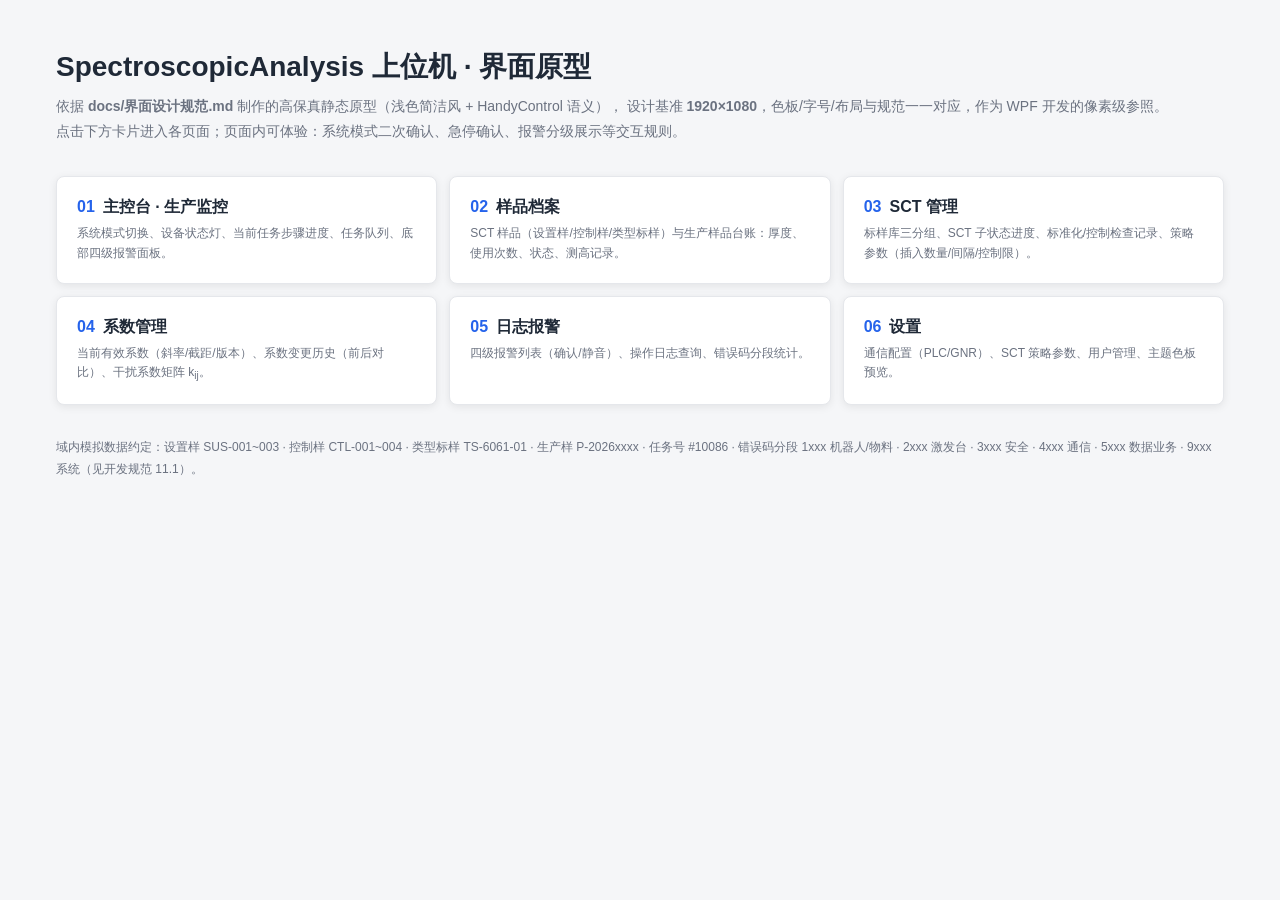
==== docs/prototypes/index.html @ e900b166 "docs: 添加界面原型（HTML 高保真，6 页 + 导航首页）" ====
<!DOCTYPE html>
<html lang="zh-CN">
<head>
<meta charset="UTF-8">
<title>SpectroscopicAnalysis · 界面原型导航</title>
<link rel="stylesheet" href="shared.css">
<style>
  .hero { max-width: 1200px; margin: 48px auto; padding: 0 16px; }
  .hero h1 { font-size: 28px; font-weight: 600; }
  .hero p.desc { color: var(--color-text-secondary); margin: 8px 0 32px; line-height: 1.8; }
  .entries { display: grid; grid-template-columns: repeat(3, 1fr); gap: 12px; }
  .entry {
    display: block; text-decoration: none;
    background: var(--color-bg-card);
    border: 1px solid var(--color-border-default);
    border-radius: var(--radius-card);
    box-shadow: 0 2px 8px rgba(0,0,0,0.08);
    padding: 20px;
    transition: box-shadow .15s;
  }
  .entry:hover { box-shadow: 0 4px 16px rgba(37,99,235,0.15); }
  .entry .name { font-size: 16px; font-weight: 600; color: var(--color-text-primary); margin-bottom: 6px; }
  .entry .name .no { color: var(--color-primary); margin-right: 8px; }
  .entry .desc { font-size: 12px; color: var(--color-text-secondary); line-height: 1.6; }
  .meta { margin-top: 32px; font-size: 12px; color: var(--color-text-secondary); line-height: 1.8; }
</style>
</head>
<body>
  <div class="hero">
    <h1>SpectroscopicAnalysis 上位机 · 界面原型</h1>
    <p class="desc">
      依据 <b>docs/界面设计规范.md</b> 制作的高保真静态原型（浅色简洁风 + HandyControl 语义），
      设计基准 <b>1920×1080</b>，色板/字号/布局与规范一一对应，作为 WPF 开发的像素级参照。<br>
      点击下方卡片进入各页面；页面内可体验：系统模式二次确认、急停确认、报警分级展示等交互规则。
    </p>

    <div class="entries">
      <a class="entry" href="dashboard.html">
        <div class="name"><span class="no">01</span>主控台 · 生产监控</div>
        <div class="desc">系统模式切换、设备状态灯、当前任务步骤进度、任务队列、底部四级报警面板。</div>
      </a>
      <a class="entry" href="samples.html">
        <div class="name"><span class="no">02</span>样品档案</div>
        <div class="desc">SCT 样品（设置样/控制样/类型标样）与生产样品台账：厚度、使用次数、状态、测高记录。</div>
      </a>
      <a class="entry" href="sct.html">
        <div class="name"><span class="no">03</span>SCT 管理</div>
        <div class="desc">标样库三分组、SCT 子状态进度、标准化/控制检查记录、策略参数（插入数量/间隔/控制限）。</div>
      </a>
      <a class="entry" href="coefficients.html">
        <div class="name"><span class="no">04</span>系数管理</div>
        <div class="desc">当前有效系数（斜率/截距/版本）、系数变更历史（前后对比）、干扰系数矩阵 k<sub>ij</sub>。</div>
      </a>
      <a class="entry" href="alarms.html">
        <div class="name"><span class="no">05</span>日志报警</div>
        <div class="desc">四级报警列表（确认/静音）、操作日志查询、错误码分段统计。</div>
      </a>
      <a class="entry" href="settings.html">
        <div class="name"><span class="no">06</span>设置</div>
        <div class="desc">通信配置（PLC/GNR）、SCT 策略参数、用户管理、主题色板预览。</div>
      </a>
    </div>

    <div class="meta">
      域内模拟数据约定：设置样 SUS-001~003 · 控制样 CTL-001~004 · 类型标样 TS-6061-01 · 生产样 P-2026xxxx · 任务号 #10086 ·
      错误码分段 1xxx 机器人/物料 · 2xxx 激发台 · 3xxx 安全 · 4xxx 通信 · 5xxx 数据业务 · 9xxx 系统（见开发规范 11.1）。
    </div>
  </div>
</body>
</html>
---- docs/prototypes/shared.css ----
/* ============================================================
   SpectroscopicAnalysis 上位机界面原型 · 共享样式
   依据：docs/界面设计规范.md（浅色简洁风 + HandyControl 语义）
   色值/字号/布局均与规范一一对应，作为 WPF 开发像素级参照
   ============================================================ */

:root {
  /* ---- 3.1 基础色板 ---- */
  --color-bg-page: #F5F6F8;
  --color-bg-card: #FFFFFF;
  --color-border-default: #E5E7EB;
  --color-primary: #2563EB;
  --color-primary-hover: #1D4ED8;
  --color-danger: #DC2626;

  /* ---- 3.2 文字层级 ---- */
  --color-text-primary: #1F2937;
  --color-text-secondary: #6B7280;
  --color-text-disabled: #D1D5DB;

  /* ---- 3.3 状态色（语义固定） ---- */
  --color-status-running: #16A34A;
  --color-status-idle: #9CA3AF;
  --color-status-warning: #F59E0B;
  --color-status-failed: #DC2626;
  --color-status-emergency: #991B1B;
  --color-status-info: #2563EB;

  /* ---- 布局常量 ---- */
  --topbar-h: 56px;
  --sidebar-w: 240px;
  --radius-card: 8px;
  --font-family: "Microsoft YaHei UI", "Microsoft YaHei", "PingFang SC", sans-serif;
}

* { margin: 0; padding: 0; box-sizing: border-box; }

body {
  font-family: var(--font-family);
  font-size: 14px;
  color: var(--color-text-primary);
  background: var(--color-bg-page);
}

/* ============ 布局骨架（规范第 5 节） ============ */

/* 顶栏 56px */
.topbar {
  height: var(--topbar-h);
  background: var(--color-bg-card);
  border-bottom: 1px solid var(--color-border-default);
  display: flex;
  align-items: center;
  padding: 0 16px;
  gap: 16px;
  position: fixed;
  top: 0; left: 0; right: 0;
  z-index: 100;
}
.topbar .brand {
  font-size: 16px;
  font-weight: 600;
  color: var(--color-text-primary);
}
.topbar .spacer { flex: 1; }
.topbar .clock, .topbar .user {
  font-size: 12px;
  color: var(--color-text-secondary);
}

/* 系统模式切换（规范 6：单选高亮） */
.mode-switch { display: flex; gap: 4px; }
.mode-switch .mode-btn {
  padding: 6px 14px;
  font-size: 12px;
  border: 1px solid var(--color-border-default);
  border-radius: 4px;
  background: var(--color-bg-card);
  color: var(--color-text-secondary);
  cursor: pointer;
}
.mode-switch .mode-btn.active {
  background: var(--color-primary);
  border-color: var(--color-primary);
  color: #FFFFFF;
  font-weight: 600;
}
.mode-switch .mode-btn.active.emergency { background: var(--color-status-emergency); border-color: var(--color-status-emergency); }

/* PLC 心跳/通信状态 */
.comm-indicator { display: flex; align-items: center; gap: 6px; font-size: 12px; color: var(--color-text-secondary); }
.dot { width: 8px; height: 8px; border-radius: 50%; display: inline-block; }
.dot.running { background: var(--color-status-running); }
.dot.idle { background: var(--color-status-idle); }
.dot.warning { background: var(--color-status-warning); }
.dot.failed { background: var(--color-status-failed); }
.dot.emergency { background: var(--color-status-emergency); }

/* 急停按钮（规范 5：全局常驻，≥48px，深红高对比） */
.estop-btn {
  width: 48px; height: 48px;
  border-radius: 50%;
  border: 3px solid var(--color-status-emergency);
  background: #FFFFFF;
  color: var(--color-status-emergency);
  font-size: 11px;
  font-weight: 700;
  cursor: pointer;
}
.estop-btn:hover { background: var(--color-status-emergency); color: #FFFFFF; }

/* 主体：左栏 240px + 内容卡片流 */
.layout { display: flex; margin-top: var(--topbar-h); min-height: calc(100vh - var(--topbar-h)); }

.sidebar {
  width: var(--sidebar-w);
  background: var(--color-bg-card);
  border-right: 1px solid var(--color-border-default);
  display: flex;
  flex-direction: column;
  position: fixed;
  top: var(--topbar-h);
  bottom: 0;
}
.nav { flex: 1; padding: 12px 8px; }
.nav a {
  display: block;
  padding: 10px 12px;
  margin-bottom: 4px;
  border-radius: 6px;
  color: var(--color-text-secondary);
  text-decoration: none;
  font-size: 14px;
}
.nav a:hover { background: var(--color-bg-page); color: var(--color-text-primary); }
.nav a.active { background: var(--color-primary); color: #FFFFFF; font-weight: 600; }

/* 设备状态固定区（规范 5：常驻可见） */
.device-panel {
  border-top: 1px solid var(--color-border-default);
  padding: 12px;
}
.device-panel h4 {
  font-size: 12px;
  color: var(--color-text-secondary);
  font-weight: 400;
  margin-bottom: 8px;
}
.device-row {
  display: flex;
  align-items: center;
  justify-content: space-between;
  padding: 6px 0;
  font-size: 12px;
}

.content {
  flex: 1;
  margin-left: var(--sidebar-w);
  padding: 16px;
  display: flex;
  flex-direction: column;
  gap: 12px;
}

/* 卡片（圆角 8px 轻阴影） */
.card {
  background: var(--color-bg-card);
  border: 1px solid var(--color-border-default);
  border-radius: var(--radius-card);
  box-shadow: 0 2px 8px rgba(0, 0, 0, 0.08);
}
.card .card-title {
  padding: 12px 16px;
  font-size: 16px;
  font-weight: 600;
  border-bottom: 1px solid var(--color-border-default);
  display: flex;
  align-items: center;
  justify-content: space-between;
}
.card .card-body { padding: 16px; }

/* 页面标题 */
.page-title { font-size: 20px; font-weight: 600; }

/* ============ 状态徽章（颜色+文字双表达，规范 3.3） ============ */
.badge {
  display: inline-flex;
  align-items: center;
  gap: 4px;
  padding: 2px 8px;
  border-radius: 10px;
  font-size: 12px;
  font-weight: 600;
}
.badge.running { background: #DCFCE7; color: var(--color-status-running); }
.badge.idle    { background: #F3F4F6; color: var(--color-text-secondary); }
.badge.warning { background: #FEF3C7; color: #B45309; }
.badge.failed  { background: #FEE2E2; color: var(--color-status-failed); }
.badge.emergency { background: #FEE2E2; color: var(--color-status-emergency); }
.badge.info    { background: #DBEAFE; color: var(--color-primary); }

/* ============ 表格 ============ */
table.grid { width: 100%; border-collapse: collapse; font-size: 14px; }
table.grid th {
  text-align: left;
  padding: 8px 12px;
  background: var(--color-bg-page);
  color: var(--color-text-secondary);
  font-weight: 400;
  font-size: 12px;
  border-bottom: 1px solid var(--color-border-default);
}
table.grid td {
  padding: 10px 12px;
  border-bottom: 1px solid var(--color-border-default);
}

/* ============ 按钮 ============ */
.btn {
  padding: 6px 16px;
  border-radius: 4px;
  border: 1px solid var(--color-border-default);
  background: var(--color-bg-card);
  color: var(--color-text-primary);
  font-size: 14px;
  cursor: pointer;
  font-family: inherit;
}
.btn.primary { background: var(--color-primary); border-color: var(--color-primary); color: #FFFFFF; }
.btn.primary:hover { background: var(--color-primary-hover); }
.btn.danger { background: var(--color-danger); border-color: var(--color-danger); color: #FFFFFF; }
.btn.ghost { border-color: var(--color-primary); color: var(--color-primary); background: transparent; }
.btn.small { padding: 3px 10px; font-size: 12px; }
.btn:disabled { background: var(--color-text-disabled); border-color: var(--color-text-disabled); color: #FFFFFF; cursor: not-allowed; }

/* ============ StepBar 任务步骤（规范 8：StepBar） ============ */
.stepbar { display: flex; align-items: center; margin: 8px 0; }
.stepbar .step { display: flex; flex-direction: column; align-items: center; gap: 4px; flex: 1; }
.stepbar .step .node {
  width: 24px; height: 24px;
  border-radius: 50%;
  border: 2px solid var(--color-text-disabled);
  background: var(--color-bg-card);
  display: flex; align-items: center; justify-content: center;
  font-size: 12px; color: var(--color-text-disabled);
}
.stepbar .step.done .node { border-color: var(--color-status-running); background: var(--color-status-running); color: #FFFFFF; }
.stepbar .step.current .node { border-color: var(--color-primary); color: var(--color-primary); }
.stepbar .step .label { font-size: 12px; color: var(--color-text-secondary); }
.stepbar .step.done .label, .stepbar .step.current .label { color: var(--color-text-primary); }
.stepbar .connector { flex: 1; height: 2px; background: var(--color-border-default); margin: 0 -8px 16px; }
.stepbar .connector.done { background: var(--color-status-running); }

/* ============ 报警条四级（规范 7） ============ */
.alarm-item {
  display: flex;
  align-items: center;
  gap: 8px;
  padding: 8px 12px;
  border-radius: 4px;
  font-size: 14px;
  margin-bottom: 8px;
  border-left: 4px solid;
}
.alarm-item .alarm-time { font-size: 12px; color: var(--color-text-secondary); margin-left: auto; }
.alarm-item.info     { background: #DBEAFE; border-left-color: var(--color-status-info); color: #1E40AF; }
.alarm-item.warning  { background: #FEF3C7; border-left-color: var(--color-status-warning); color: #92400E; }
.alarm-item.fault    { background: #FEE2E2; border-left-color: var(--color-status-failed); color: #991B1B; }
.alarm-item.emergency{ background: #FECACA; border-left-color: var(--color-status-emergency); color: var(--color-status-emergency); font-weight: 600; }

/* ============ 确认弹窗（规范 8：危险操作二次确认） ============ */
.modal-mask {
  display: none;
  position: fixed; inset: 0;
  background: rgba(0, 0, 0, 0.4);
  z-index: 200;
  align-items: center; justify-content: center;
}
.modal-mask.show { display: flex; }
.modal {
  width: 420px;
  background: var(--color-bg-card);
  border-radius: var(--radius-card);
  box-shadow: 0 8px 32px rgba(0, 0, 0, 0.2);
}
.modal .modal-title { padding: 16px; font-size: 16px; font-weight: 600; border-bottom: 1px solid var(--color-border-default); }
.modal .modal-body { padding: 16px; font-size: 14px; color: var(--color-text-secondary); line-height: 1.6; }
.modal .modal-footer { padding: 12px 16px; border-top: 1px solid var(--color-border-default); display: flex; justify-content: flex-end; gap: 8px; }

/* ============ 通用工具类 ============ */
.text-secondary { color: var(--color-text-secondary); }
.text-12 { font-size: 12px; }
.mono { font-family: Consolas, monospace; }
.row { display: flex; gap: 12px; }
.grow { flex: 1; }
.tag-filter { display: flex; gap: 8px; margin-bottom: 12px; }
.tag-filter .tf {
  padding: 4px 12px; border-radius: 12px; font-size: 12px;
  border: 1px solid var(--color-border-default); background: var(--color-bg-card);
  color: var(--color-text-secondary); cursor: pointer;
}
.tag-filter .tf.active { background: var(--color-primary); border-color: var(--color-primary); color: #FFF; }

/* KPI 大数值（规范 4：28-32 SemiBold） */
.kpi { font-size: 28px; font-weight: 600; }
.kpi-label { font-size: 12px; color: var(--color-text-secondary); }
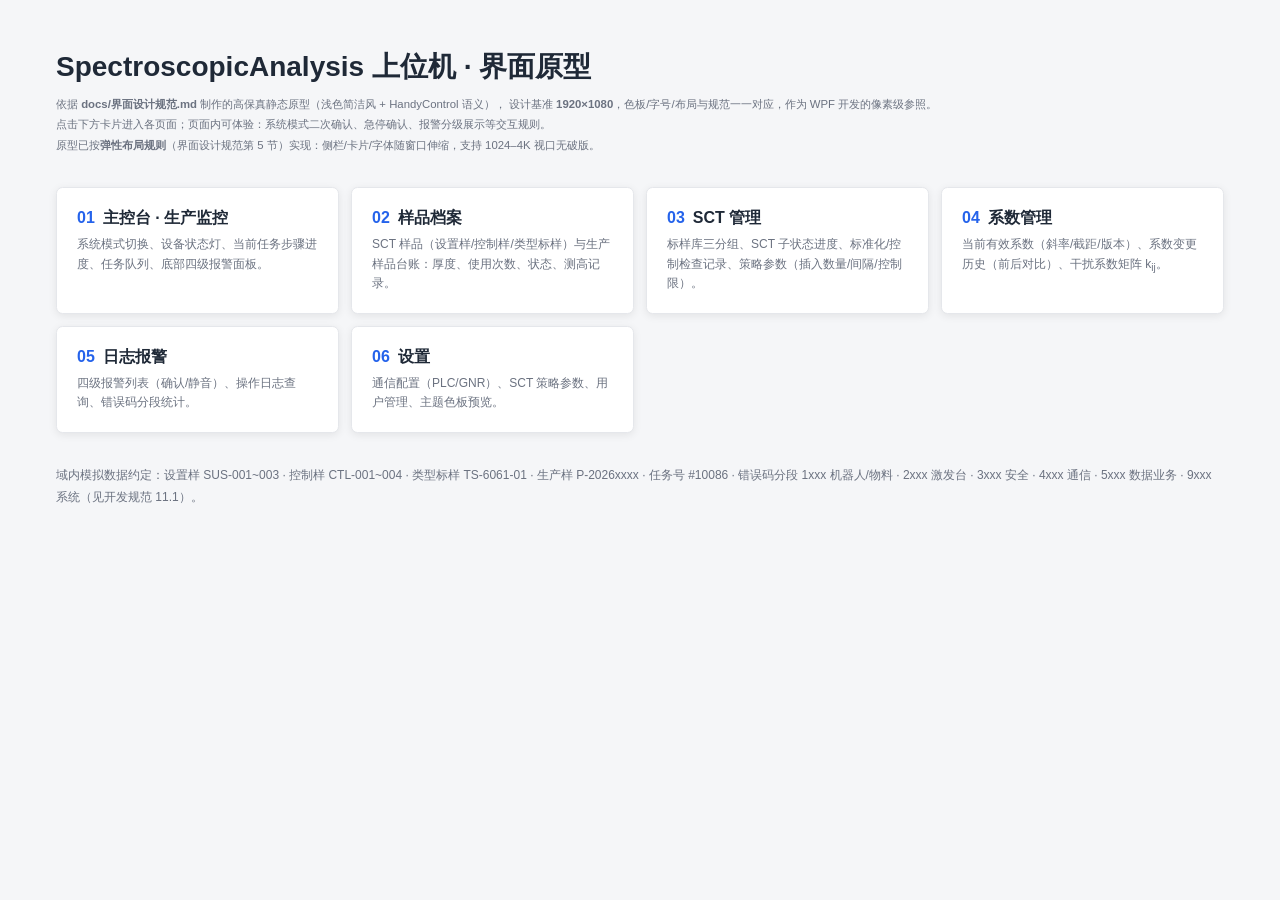
==== commit 8421bfd5: "docs: 新增弹性布局强制规则并弹性化原型" ====
--- a/docs/prototypes/index.html
+++ b/docs/prototypes/index.html
@@ -8,7 +8,7 @@
   .hero { max-width: 1200px; margin: 48px auto; padding: 0 16px; }
   .hero h1 { font-size: 28px; font-weight: 600; }
   .hero p.desc { color: var(--color-text-secondary); margin: 8px 0 32px; line-height: 1.8; }
-  .entries { display: grid; grid-template-columns: repeat(3, 1fr); gap: 12px; }
+  .entries { display: grid; grid-template-columns: repeat(auto-fit, minmax(280px, 1fr)); gap: 12px; }
   .entry {
     display: block; text-decoration: none;
     background: var(--color-bg-card);
@@ -31,7 +31,8 @@
     <p class="desc">
       依据 <b>docs/界面设计规范.md</b> 制作的高保真静态原型（浅色简洁风 + HandyControl 语义），
       设计基准 <b>1920×1080</b>，色板/字号/布局与规范一一对应，作为 WPF 开发的像素级参照。<br>
-      点击下方卡片进入各页面；页面内可体验：系统模式二次确认、急停确认、报警分级展示等交互规则。
+      点击下方卡片进入各页面；页面内可体验：系统模式二次确认、急停确认、报警分级展示等交互规则。<br>
+      原型已按<b>弹性布局规则</b>（界面设计规范第 5 节）实现：侧栏/卡片/字体随窗口伸缩，支持 1024–4K 视口无破版。
     </p>
 
     <div class="entries">
--- a/docs/prototypes/shared.css
+++ b/docs/prototypes/shared.css
@@ -1,7 +1,9 @@
 /* ============================================================
-   SpectroscopicAnalysis 上位机界面原型 · 共享样式
-   依据：docs/界面设计规范.md（浅色简洁风 + HandyControl 语义）
-   色值/字号/布局均与规范一一对应，作为 WPF 开发像素级参照
+   SpectroscopicAnalysis 上位机界面原型 · 共享样式（弹性布局版）
+   依据：docs/界面设计规范.md 第 5 节（弹性布局强制）
+   - 尺寸/字号一律 rem 相对单位；根字号随视口分档（1920 基准 16px，≤1440 取 14px，≤1280 取 13px）
+   - 侧栏 clamp 弹性区间；宽表格 overflow-x 滚动；间距 4/8 基数（rem）
+   - 固定像素仅限图标白名单：状态点 8px、急停钮 48px、步骤节点 24px、顶栏 56px
    ============================================================ */
 
 :root {
@@ -26,58 +28,67 @@
   --color-status-emergency: #991B1B;
   --color-status-info: #2563EB;
 
-  /* ---- 布局常量 ---- */
-  --topbar-h: 56px;
-  --sidebar-w: 240px;
-  --radius-card: 8px;
+  /* ---- 布局常量（弹性） ---- */
+  --topbar-h: 56px;                                  /* 视觉锚点，固定白名单 */
+  --sidebar-w: clamp(200px, 12.5vw, 260px);          /* 侧栏弹性区间 */
+  --radius-card: 0.5rem;
   --font-family: "Microsoft YaHei UI", "Microsoft YaHei", "PingFang SC", sans-serif;
 }
+
+/* 根字号分档：字体随窗口弹性（16px@1920 → 14px@≤1440 → 13px@≤1280） */
+html { font-size: 16px; }
+@media (max-width: 1440px) { html { font-size: 14px; } }
+@media (max-width: 1280px) { html { font-size: 13px; } }
 
 * { margin: 0; padding: 0; box-sizing: border-box; }
 
 body {
   font-family: var(--font-family);
-  font-size: 14px;
+  font-size: 0.875rem;
   color: var(--color-text-primary);
   background: var(--color-bg-page);
+  min-width: 1024px; /* 原型最低支持 1024，低于此出现滚动条 */
 }
 
 /* ============ 布局骨架（规范第 5 节） ============ */
 
-/* 顶栏 56px */
+/* 顶栏 56px（固定白名单），宽度全弹性 */
 .topbar {
   height: var(--topbar-h);
   background: var(--color-bg-card);
   border-bottom: 1px solid var(--color-border-default);
   display: flex;
   align-items: center;
-  padding: 0 16px;
-  gap: 16px;
+  padding: 0 1rem;
+  gap: 1rem;
   position: fixed;
   top: 0; left: 0; right: 0;
   z-index: 100;
 }
 .topbar .brand {
-  font-size: 16px;
+  font-size: 1rem;
   font-weight: 600;
   color: var(--color-text-primary);
+  white-space: nowrap;
 }
 .topbar .spacer { flex: 1; }
 .topbar .clock, .topbar .user {
-  font-size: 12px;
-  color: var(--color-text-secondary);
+  font-size: 0.75rem;
+  color: var(--color-text-secondary);
+  white-space: nowrap;
 }
 
 /* 系统模式切换（规范 6：单选高亮） */
-.mode-switch { display: flex; gap: 4px; }
+.mode-switch { display: flex; gap: 0.25rem; }
 .mode-switch .mode-btn {
-  padding: 6px 14px;
-  font-size: 12px;
+  padding: 0.375rem 0.875rem;
+  font-size: 0.75rem;
   border: 1px solid var(--color-border-default);
-  border-radius: 4px;
+  border-radius: 0.25rem;
   background: var(--color-bg-card);
   color: var(--color-text-secondary);
   cursor: pointer;
+  white-space: nowrap;
 }
 .mode-switch .mode-btn.active {
   background: var(--color-primary);
@@ -88,28 +99,29 @@
 .mode-switch .mode-btn.active.emergency { background: var(--color-status-emergency); border-color: var(--color-status-emergency); }
 
 /* PLC 心跳/通信状态 */
-.comm-indicator { display: flex; align-items: center; gap: 6px; font-size: 12px; color: var(--color-text-secondary); }
-.dot { width: 8px; height: 8px; border-radius: 50%; display: inline-block; }
+.comm-indicator { display: flex; align-items: center; gap: 0.375rem; font-size: 0.75rem; color: var(--color-text-secondary); white-space: nowrap; }
+.dot { width: 8px; height: 8px; border-radius: 50%; display: inline-block; flex: none; } /* 图标白名单：固定 8px */
 .dot.running { background: var(--color-status-running); }
 .dot.idle { background: var(--color-status-idle); }
 .dot.warning { background: var(--color-status-warning); }
 .dot.failed { background: var(--color-status-failed); }
 .dot.emergency { background: var(--color-status-emergency); }
 
-/* 急停按钮（规范 5：全局常驻，≥48px，深红高对比） */
+/* 急停按钮（规范 5：全局常驻，48px 图标白名单） */
 .estop-btn {
   width: 48px; height: 48px;
   border-radius: 50%;
   border: 3px solid var(--color-status-emergency);
   background: #FFFFFF;
   color: var(--color-status-emergency);
-  font-size: 11px;
+  font-size: 0.6875rem;
   font-weight: 700;
   cursor: pointer;
+  flex: none;
 }
 .estop-btn:hover { background: var(--color-status-emergency); color: #FFFFFF; }
 
-/* 主体：左栏 240px + 内容卡片流 */
+/* 主体：弹性侧栏 + 内容卡片流 */
 .layout { display: flex; margin-top: var(--topbar-h); min-height: calc(100vh - var(--topbar-h)); }
 
 .sidebar {
@@ -122,15 +134,18 @@
   top: var(--topbar-h);
   bottom: 0;
 }
-.nav { flex: 1; padding: 12px 8px; }
+.nav { flex: 1; padding: 0.75rem 0.5rem; }
 .nav a {
   display: block;
-  padding: 10px 12px;
-  margin-bottom: 4px;
-  border-radius: 6px;
+  padding: 0.625rem 0.75rem;
+  margin-bottom: 0.25rem;
+  border-radius: 0.375rem;
   color: var(--color-text-secondary);
   text-decoration: none;
-  font-size: 14px;
+  font-size: 0.875rem;
+  white-space: nowrap;
+  overflow: hidden;
+  text-overflow: ellipsis;
 }
 .nav a:hover { background: var(--color-bg-page); color: var(--color-text-primary); }
 .nav a.active { background: var(--color-primary); color: #FFFFFF; font-weight: 600; }
@@ -138,61 +153,71 @@
 /* 设备状态固定区（规范 5：常驻可见） */
 .device-panel {
   border-top: 1px solid var(--color-border-default);
-  padding: 12px;
+  padding: 0.75rem;
 }
 .device-panel h4 {
-  font-size: 12px;
+  font-size: 0.75rem;
   color: var(--color-text-secondary);
   font-weight: 400;
-  margin-bottom: 8px;
+  margin-bottom: 0.5rem;
 }
 .device-row {
   display: flex;
   align-items: center;
   justify-content: space-between;
-  padding: 6px 0;
-  font-size: 12px;
-}
+  gap: 0.5rem;
+  padding: 0.375rem 0;
+  font-size: 0.75rem;
+}
+.device-row > span:last-child, .device-row > .badge { margin-left: auto; }
 
 .content {
   flex: 1;
+  min-width: 0;               /* 防止 flex 子项内容撑破 */
   margin-left: var(--sidebar-w);
-  padding: 16px;
+  padding: 1rem;
   display: flex;
   flex-direction: column;
-  gap: 12px;
-}
-
-/* 卡片（圆角 8px 轻阴影） */
+  gap: 0.75rem;
+}
+
+/* 卡片（圆角 8px 轻阴影；宽表格/内容横向滚动不破版） */
 .card {
   background: var(--color-bg-card);
   border: 1px solid var(--color-border-default);
   border-radius: var(--radius-card);
   box-shadow: 0 2px 8px rgba(0, 0, 0, 0.08);
+  overflow-x: auto;           /* 弹性：窄窗口宽内容滚动 */
+  overflow-y: hidden;
 }
 .card .card-title {
-  padding: 12px 16px;
-  font-size: 16px;
+  padding: 0.75rem 1rem;
+  font-size: 1rem;
   font-weight: 600;
   border-bottom: 1px solid var(--color-border-default);
   display: flex;
   align-items: center;
   justify-content: space-between;
-}
-.card .card-body { padding: 16px; }
+  gap: 0.5rem;
+  min-width: 0;
+}
+.card .card-title > * { flex-shrink: 0; }
+.card .card-title > .text-12:last-child, .card .card-title > span:last-child { flex-shrink: 1; min-width: 0; overflow: hidden; text-overflow: ellipsis; }
+.card .card-body { padding: 1rem; min-width: 0; }
 
 /* 页面标题 */
-.page-title { font-size: 20px; font-weight: 600; }
+.page-title { font-size: 1.25rem; font-weight: 600; white-space: nowrap; }
 
 /* ============ 状态徽章（颜色+文字双表达，规范 3.3） ============ */
 .badge {
   display: inline-flex;
   align-items: center;
-  gap: 4px;
-  padding: 2px 8px;
-  border-radius: 10px;
-  font-size: 12px;
+  gap: 0.25rem;
+  padding: 0.125rem 0.5rem;
+  border-radius: 0.625rem;
+  font-size: 0.75rem;
   font-weight: 600;
+  white-space: nowrap;
 }
 .badge.running { background: #DCFCE7; color: var(--color-status-running); }
 .badge.idle    { background: #F3F4F6; color: var(--color-text-secondary); }
@@ -201,70 +226,76 @@
 .badge.emergency { background: #FEE2E2; color: var(--color-status-emergency); }
 .badge.info    { background: #DBEAFE; color: var(--color-primary); }
 
-/* ============ 表格 ============ */
-table.grid { width: 100%; border-collapse: collapse; font-size: 14px; }
+/* ============ 表格（弹性：横向滚动，禁破版） ============ */
+table.grid { width: 100%; border-collapse: collapse; font-size: 0.875rem; }
 table.grid th {
   text-align: left;
-  padding: 8px 12px;
+  padding: 0.5rem 0.75rem;
   background: var(--color-bg-page);
   color: var(--color-text-secondary);
   font-weight: 400;
-  font-size: 12px;
+  font-size: 0.75rem;
   border-bottom: 1px solid var(--color-border-default);
+  white-space: nowrap;
 }
 table.grid td {
-  padding: 10px 12px;
+  padding: 0.625rem 0.75rem;
   border-bottom: 1px solid var(--color-border-default);
+  white-space: nowrap;
 }
 
 /* ============ 按钮 ============ */
 .btn {
-  padding: 6px 16px;
-  border-radius: 4px;
+  padding: 0.375rem 1rem;
+  border-radius: 0.25rem;
   border: 1px solid var(--color-border-default);
   background: var(--color-bg-card);
   color: var(--color-text-primary);
-  font-size: 14px;
+  font-size: 0.875rem;
   cursor: pointer;
   font-family: inherit;
+  white-space: nowrap;
 }
 .btn.primary { background: var(--color-primary); border-color: var(--color-primary); color: #FFFFFF; }
 .btn.primary:hover { background: var(--color-primary-hover); }
 .btn.danger { background: var(--color-danger); border-color: var(--color-danger); color: #FFFFFF; }
 .btn.ghost { border-color: var(--color-primary); color: var(--color-primary); background: transparent; }
-.btn.small { padding: 3px 10px; font-size: 12px; }
+.btn.small { padding: 0.1875rem 0.625rem; font-size: 0.75rem; }
 .btn:disabled { background: var(--color-text-disabled); border-color: var(--color-text-disabled); color: #FFFFFF; cursor: not-allowed; }
 
 /* ============ StepBar 任务步骤（规范 8：StepBar） ============ */
-.stepbar { display: flex; align-items: center; margin: 8px 0; }
-.stepbar .step { display: flex; flex-direction: column; align-items: center; gap: 4px; flex: 1; }
+.stepbar { display: flex; align-items: flex-start; margin: 0.5rem 0; }
+.stepbar .step { display: flex; flex-direction: column; align-items: center; gap: 0.25rem; flex: 1; min-width: 0; }
 .stepbar .step .node {
-  width: 24px; height: 24px;
+  width: 24px; height: 24px;   /* 图标白名单 */
   border-radius: 50%;
   border: 2px solid var(--color-text-disabled);
   background: var(--color-bg-card);
   display: flex; align-items: center; justify-content: center;
-  font-size: 12px; color: var(--color-text-disabled);
+  font-size: 0.75rem; color: var(--color-text-disabled);
+  flex: none;
 }
 .stepbar .step.done .node { border-color: var(--color-status-running); background: var(--color-status-running); color: #FFFFFF; }
 .stepbar .step.current .node { border-color: var(--color-primary); color: var(--color-primary); }
-.stepbar .step .label { font-size: 12px; color: var(--color-text-secondary); }
+.stepbar .step .label { font-size: 0.75rem; color: var(--color-text-secondary); text-align: center; }
 .stepbar .step.done .label, .stepbar .step.current .label { color: var(--color-text-primary); }
-.stepbar .connector { flex: 1; height: 2px; background: var(--color-border-default); margin: 0 -8px 16px; }
+.stepbar .connector { flex: 1; height: 2px; background: var(--color-border-default); margin: 0 -0.5rem 1rem; }
 .stepbar .connector.done { background: var(--color-status-running); }
 
 /* ============ 报警条四级（规范 7） ============ */
 .alarm-item {
   display: flex;
   align-items: center;
-  gap: 8px;
-  padding: 8px 12px;
-  border-radius: 4px;
-  font-size: 14px;
-  margin-bottom: 8px;
+  gap: 0.5rem;
+  padding: 0.5rem 0.75rem;
+  border-radius: 0.25rem;
+  font-size: 0.875rem;
+  margin-bottom: 0.5rem;
   border-left: 4px solid;
-}
-.alarm-item .alarm-time { font-size: 12px; color: var(--color-text-secondary); margin-left: auto; }
+  min-width: 0;
+}
+.alarm-item .alarm-time { font-size: 0.75rem; color: var(--color-text-secondary); margin-left: auto; flex: none; }
+.alarm-item > span:not(.alarm-time) { overflow: hidden; text-overflow: ellipsis; white-space: nowrap; }
 .alarm-item.info     { background: #DBEAFE; border-left-color: var(--color-status-info); color: #1E40AF; }
 .alarm-item.warning  { background: #FEF3C7; border-left-color: var(--color-status-warning); color: #92400E; }
 .alarm-item.fault    { background: #FEE2E2; border-left-color: var(--color-status-failed); color: #991B1B; }
@@ -280,29 +311,30 @@
 }
 .modal-mask.show { display: flex; }
 .modal {
-  width: 420px;
+  width: min(420px, 90vw);    /* 弹性：小窗口不超过 90vw */
   background: var(--color-bg-card);
   border-radius: var(--radius-card);
   box-shadow: 0 8px 32px rgba(0, 0, 0, 0.2);
 }
-.modal .modal-title { padding: 16px; font-size: 16px; font-weight: 600; border-bottom: 1px solid var(--color-border-default); }
-.modal .modal-body { padding: 16px; font-size: 14px; color: var(--color-text-secondary); line-height: 1.6; }
-.modal .modal-footer { padding: 12px 16px; border-top: 1px solid var(--color-border-default); display: flex; justify-content: flex-end; gap: 8px; }
+.modal .modal-title { padding: 1rem; font-size: 1rem; font-weight: 600; border-bottom: 1px solid var(--color-border-default); }
+.modal .modal-body { padding: 1rem; font-size: 0.875rem; color: var(--color-text-secondary); line-height: 1.6; }
+.modal .modal-footer { padding: 0.75rem 1rem; border-top: 1px solid var(--color-border-default); display: flex; justify-content: flex-end; gap: 0.5rem; }
 
 /* ============ 通用工具类 ============ */
 .text-secondary { color: var(--color-text-secondary); }
-.text-12 { font-size: 12px; }
+.text-12 { font-size: 0.75rem; }
 .mono { font-family: Consolas, monospace; }
-.row { display: flex; gap: 12px; }
+.row { display: flex; gap: 0.75rem; }
+.row > * { min-width: 0; }      /* flex 子项禁止撑破容器 */
 .grow { flex: 1; }
-.tag-filter { display: flex; gap: 8px; margin-bottom: 12px; }
+.tag-filter { display: flex; gap: 0.5rem; margin-bottom: 0.75rem; flex-wrap: wrap; }
 .tag-filter .tf {
-  padding: 4px 12px; border-radius: 12px; font-size: 12px;
+  padding: 0.25rem 0.75rem; border-radius: 0.75rem; font-size: 0.75rem;
   border: 1px solid var(--color-border-default); background: var(--color-bg-card);
   color: var(--color-text-secondary); cursor: pointer;
 }
 .tag-filter .tf.active { background: var(--color-primary); border-color: var(--color-primary); color: #FFF; }
 
-/* KPI 大数值（规范 4：28-32 SemiBold） */
-.kpi { font-size: 28px; font-weight: 600; }
-.kpi-label { font-size: 12px; color: var(--color-text-secondary); }
+/* KPI 大数值（规范 4：28-32 SemiBold → 弹性 rem） */
+.kpi { font-size: 1.75rem; font-weight: 600; }
+.kpi-label { font-size: 0.75rem; color: var(--color-text-secondary); }
